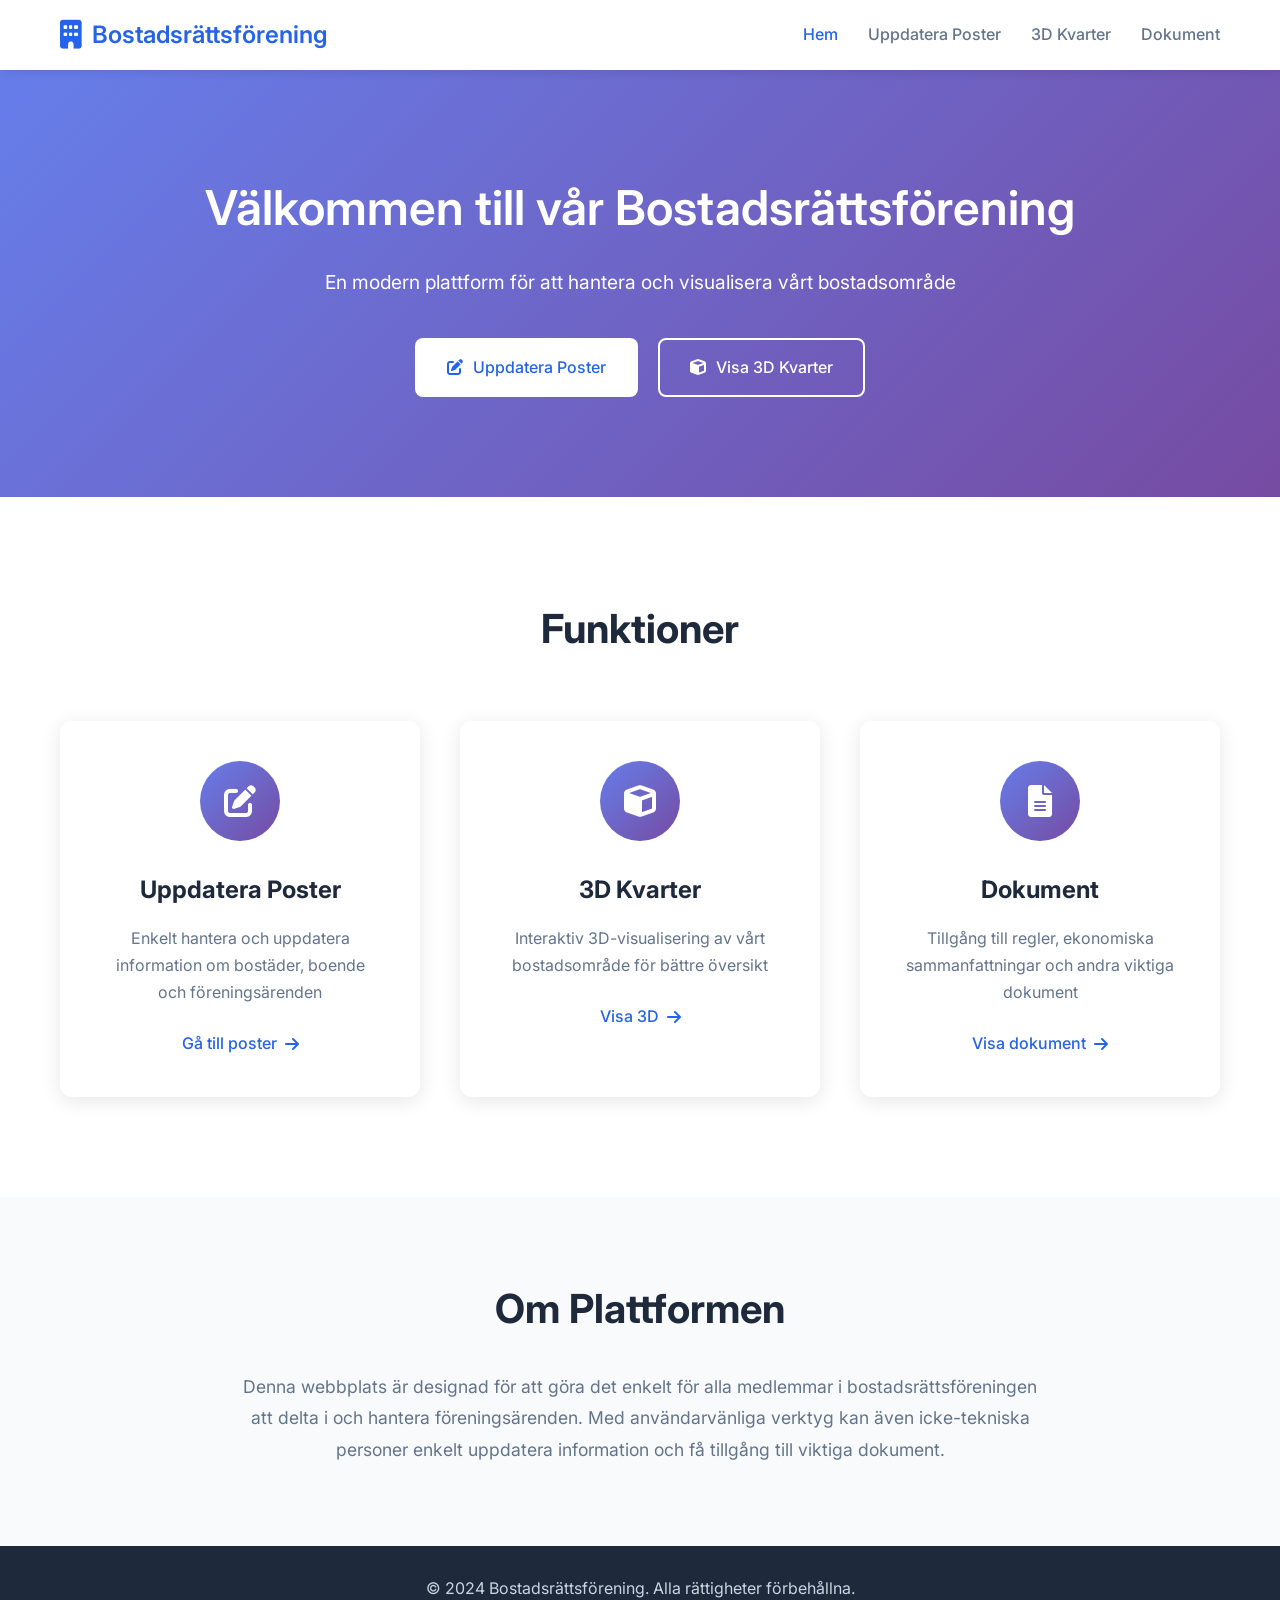
==== index.html @ 27b17304 "Create complete housing association webpage with 3 main sections Co-authored-by: Nitt <1453769+Nitt@" ====
<!DOCTYPE html>
<html lang="sv">
<head>
    <meta charset="UTF-8">
    <meta name="viewport" content="width=device-width, initial-scale=1.0">
    <title>Bostadsrättsförening - Hem</title>
    <link rel="stylesheet" href="styles.css">
    <link href="https://fonts.googleapis.com/css2?family=Inter:wght@300;400;500;600&display=swap" rel="stylesheet">
    <link rel="stylesheet" href="https://cdnjs.cloudflare.com/ajax/libs/font-awesome/6.0.0/css/all.min.css">
</head>
<body>
    <nav class="navbar">
        <div class="nav-container">
            <div class="nav-logo">
                <i class="fas fa-building"></i>
                <span>Bostadsrättsförening</span>
            </div>
            <ul class="nav-menu">
                <li><a href="index.html" class="nav-link active">Hem</a></li>
                <li><a href="entries.html" class="nav-link">Uppdatera Poster</a></li>
                <li><a href="3d-view.html" class="nav-link">3D Kvarter</a></li>
                <li><a href="files.html" class="nav-link">Dokument</a></li>
            </ul>
            <div class="hamburger">
                <span class="bar"></span>
                <span class="bar"></span>
                <span class="bar"></span>
            </div>
        </div>
    </nav>

    <main class="main-content">
        <section class="hero">
            <div class="hero-content">
                <h1>Välkommen till vår Bostadsrättsförening</h1>
                <p>En modern plattform för att hantera och visualisera vårt bostadsområde</p>
                <div class="hero-buttons">
                    <a href="entries.html" class="btn btn-primary">
                        <i class="fas fa-edit"></i>
                        Uppdatera Poster
                    </a>
                    <a href="3d-view.html" class="btn btn-secondary">
                        <i class="fas fa-cube"></i>
                        Visa 3D Kvarter
                    </a>
                </div>
            </div>
        </section>

        <section class="features">
            <div class="container">
                <h2>Funktioner</h2>
                <div class="features-grid">
                    <div class="feature-card">
                        <div class="feature-icon">
                            <i class="fas fa-edit"></i>
                        </div>
                        <h3>Uppdatera Poster</h3>
                        <p>Enkelt hantera och uppdatera information om bostäder, boende och föreningsärenden</p>
                        <a href="entries.html" class="feature-link">Gå till poster <i class="fas fa-arrow-right"></i></a>
                    </div>
                    
                    <div class="feature-card">
                        <div class="feature-icon">
                            <i class="fas fa-cube"></i>
                        </div>
                        <h3>3D Kvarter</h3>
                        <p>Interaktiv 3D-visualisering av vårt bostadsområde för bättre översikt</p>
                        <a href="3d-view.html" class="feature-link">Visa 3D <i class="fas fa-arrow-right"></i></a>
                    </div>
                    
                    <div class="feature-card">
                        <div class="feature-icon">
                            <i class="fas fa-file-alt"></i>
                        </div>
                        <h3>Dokument</h3>
                        <p>Tillgång till regler, ekonomiska sammanfattningar och andra viktiga dokument</p>
                        <a href="files.html" class="feature-link">Visa dokument <i class="fas fa-arrow-right"></i></a>
                    </div>
                </div>
            </div>
        </section>

        <section class="info">
            <div class="container">
                <div class="info-content">
                    <h2>Om Plattformen</h2>
                    <p>Denna webbplats är designad för att göra det enkelt för alla medlemmar i bostadsrättsföreningen att delta i och hantera föreningsärenden. Med användarvänliga verktyg kan även icke-tekniska personer enkelt uppdatera information och få tillgång till viktiga dokument.</p>
                </div>
            </div>
        </section>
    </main>

    <footer class="footer">
        <div class="container">
            <p>&copy; 2024 Bostadsrättsförening. Alla rättigheter förbehållna.</p>
        </div>
    </footer>

    <script src="script.js"></script>
</body>
</html>
---- styles.css ----
/* Reset and Base Styles */
* {
    margin: 0;
    padding: 0;
    box-sizing: border-box;
}

body {
    font-family: 'Inter', -apple-system, BlinkMacSystemFont, 'Segoe UI', Roboto, sans-serif;
    line-height: 1.6;
    color: #333;
    background-color: #f8fafc;
}

.container {
    max-width: 1200px;
    margin: 0 auto;
    padding: 0 20px;
}

/* Navigation */
.navbar {
    background: #fff;
    box-shadow: 0 2px 10px rgba(0, 0, 0, 0.1);
    position: fixed;
    top: 0;
    left: 0;
    right: 0;
    z-index: 1000;
}

.nav-container {
    max-width: 1200px;
    margin: 0 auto;
    padding: 0 20px;
    display: flex;
    justify-content: space-between;
    align-items: center;
    height: 70px;
}

.nav-logo {
    display: flex;
    align-items: center;
    font-size: 1.5rem;
    font-weight: 600;
    color: #2563eb;
}

.nav-logo i {
    margin-right: 10px;
    font-size: 1.8rem;
}

.nav-menu {
    display: flex;
    list-style: none;
    gap: 30px;
}

.nav-link {
    text-decoration: none;
    color: #64748b;
    font-weight: 500;
    transition: color 0.3s ease;
    padding: 10px 0;
}

.nav-link:hover,
.nav-link.active {
    color: #2563eb;
}

.hamburger {
    display: none;
    flex-direction: column;
    cursor: pointer;
}

.bar {
    width: 25px;
    height: 3px;
    background: #333;
    margin: 3px 0;
    transition: 0.3s;
}

/* Main Content */
.main-content {
    margin-top: 70px;
    min-height: calc(100vh - 140px);
}

/* Hero Section */
.hero {
    background: linear-gradient(135deg, #667eea 0%, #764ba2 100%);
    color: white;
    padding: 100px 0;
    text-align: center;
}

.hero-content h1 {
    font-size: 3rem;
    font-weight: 600;
    margin-bottom: 20px;
    opacity: 0;
    animation: fadeInUp 0.8s ease forwards;
}

.hero-content p {
    font-size: 1.2rem;
    margin-bottom: 40px;
    opacity: 0;
    animation: fadeInUp 0.8s ease 0.2s forwards;
}

.hero-buttons {
    display: flex;
    gap: 20px;
    justify-content: center;
    flex-wrap: wrap;
    opacity: 0;
    animation: fadeInUp 0.8s ease 0.4s forwards;
}

.btn {
    display: inline-flex;
    align-items: center;
    gap: 10px;
    padding: 15px 30px;
    text-decoration: none;
    border-radius: 8px;
    font-weight: 500;
    transition: all 0.3s ease;
    border: 2px solid transparent;
}

.btn-primary {
    background: #fff;
    color: #2563eb;
}

.btn-primary:hover {
    background: #f1f5f9;
    transform: translateY(-2px);
    box-shadow: 0 5px 20px rgba(0, 0, 0, 0.2);
}

.btn-secondary {
    background: transparent;
    color: #fff;
    border: 2px solid #fff;
}

.btn-secondary:hover {
    background: #fff;
    color: #2563eb;
    transform: translateY(-2px);
}

/* Features Section */
.features {
    padding: 100px 0;
    background: #fff;
}

.features h2 {
    text-align: center;
    font-size: 2.5rem;
    margin-bottom: 60px;
    color: #1e293b;
}

.features-grid {
    display: grid;
    grid-template-columns: repeat(auto-fit, minmax(350px, 1fr));
    gap: 40px;
}

.feature-card {
    background: #fff;
    padding: 40px;
    border-radius: 12px;
    box-shadow: 0 4px 20px rgba(0, 0, 0, 0.1);
    transition: transform 0.3s ease, box-shadow 0.3s ease;
    text-align: center;
}

.feature-card:hover {
    transform: translateY(-5px);
    box-shadow: 0 8px 30px rgba(0, 0, 0, 0.15);
}

.feature-icon {
    width: 80px;
    height: 80px;
    background: linear-gradient(135deg, #667eea 0%, #764ba2 100%);
    border-radius: 50%;
    display: flex;
    align-items: center;
    justify-content: center;
    margin: 0 auto 30px;
}

.feature-icon i {
    font-size: 2rem;
    color: #fff;
}

.feature-card h3 {
    font-size: 1.5rem;
    margin-bottom: 15px;
    color: #1e293b;
}

.feature-card p {
    color: #64748b;
    margin-bottom: 25px;
    line-height: 1.7;
}

.feature-link {
    color: #2563eb;
    text-decoration: none;
    font-weight: 500;
    display: inline-flex;
    align-items: center;
    gap: 8px;
    transition: gap 0.3s ease;
}

.feature-link:hover {
    gap: 12px;
}

/* Info Section */
.info {
    padding: 80px 0;
    background: #f8fafc;
}

.info-content {
    text-align: center;
    max-width: 800px;
    margin: 0 auto;
}

.info h2 {
    font-size: 2.5rem;
    margin-bottom: 30px;
    color: #1e293b;
}

.info p {
    font-size: 1.1rem;
    color: #64748b;
    line-height: 1.8;
}

/* Page-specific styles */
.page-header {
    background: linear-gradient(135deg, #667eea 0%, #764ba2 100%);
    color: white;
    padding: 40px 0;
    text-align: center;
    margin-bottom: 40px;
}

.page-header h1 {
    font-size: 2.5rem;
    margin-bottom: 10px;
}

.page-header p {
    font-size: 1.1rem;
    opacity: 0.9;
}

.content-section {
    padding: 40px 0;
    background: #fff;
    margin-bottom: 40px;
    border-radius: 12px;
    box-shadow: 0 4px 20px rgba(0, 0, 0, 0.1);
}

/* Forms */
.form-container {
    max-width: 600px;
    margin: 0 auto;
    padding: 40px;
}

.form-group {
    margin-bottom: 25px;
}

.form-group label {
    display: block;
    margin-bottom: 8px;
    font-weight: 500;
    color: #374151;
}

.form-group input,
.form-group textarea,
.form-group select {
    width: 100%;
    padding: 12px 16px;
    border: 2px solid #e5e7eb;
    border-radius: 8px;
    font-size: 16px;
    transition: border-color 0.3s ease;
}

.form-group input:focus,
.form-group textarea:focus,
.form-group select:focus {
    outline: none;
    border-color: #2563eb;
}

.form-group textarea {
    resize: vertical;
    min-height: 120px;
}

.btn-submit {
    background: linear-gradient(135deg, #667eea 0%, #764ba2 100%);
    color: white;
    padding: 15px 40px;
    border: none;
    border-radius: 8px;
    font-size: 16px;
    font-weight: 500;
    cursor: pointer;
    transition: all 0.3s ease;
    width: 100%;
}

.btn-submit:hover {
    transform: translateY(-2px);
    box-shadow: 0 5px 20px rgba(102, 126, 234, 0.4);
}

/* File upload */
.file-upload {
    border: 2px dashed #d1d5db;
    border-radius: 8px;
    padding: 40px;
    text-align: center;
    transition: border-color 0.3s ease;
    cursor: pointer;
}

.file-upload:hover {
    border-color: #2563eb;
}

.file-upload i {
    font-size: 3rem;
    color: #9ca3af;
    margin-bottom: 20px;
}

.file-upload p {
    color: #6b7280;
    margin-bottom: 10px;
}

.file-upload input[type="file"] {
    display: none;
}

/* 3D View Container */
.viewer-container {
    background: #fff;
    border-radius: 12px;
    overflow: hidden;
    box-shadow: 0 4px 20px rgba(0, 0, 0, 0.1);
    margin-bottom: 40px;
}

.viewer-controls {
    padding: 20px;
    background: #f8fafc;
    border-bottom: 1px solid #e5e7eb;
    display: flex;
    gap: 15px;
    flex-wrap: wrap;
}

.control-btn {
    padding: 10px 20px;
    background: #fff;
    border: 1px solid #d1d5db;
    border-radius: 6px;
    cursor: pointer;
    transition: all 0.3s ease;
}

.control-btn:hover {
    background: #f3f4f6;
    border-color: #2563eb;
}

.control-btn.active {
    background: #2563eb;
    color: white;
    border-color: #2563eb;
}

/* Footer */
.footer {
    background: #1e293b;
    color: #cbd5e1;
    text-align: center;
    padding: 30px 0;
}

/* Animations */
@keyframes fadeInUp {
    from {
        opacity: 0;
        transform: translateY(30px);
    }
    to {
        opacity: 1;
        transform: translateY(0);
    }
}

/* Responsive Design */
@media (max-width: 768px) {
    .hamburger {
        display: flex;
    }

    .nav-menu {
        position: fixed;
        left: -100%;
        top: 70px;
        flex-direction: column;
        background-color: white;
        width: 100%;
        text-align: center;
        transition: 0.3s;
        box-shadow: 0 10px 27px rgba(0, 0, 0, 0.05);
        padding: 20px 0;
    }

    .nav-menu.active {
        left: 0;
    }

    .hero-content h1 {
        font-size: 2rem;
    }

    .hero-buttons {
        flex-direction: column;
        align-items: center;
    }

    .btn {
        width: 100%;
        max-width: 300px;
    }

    .features-grid {
        grid-template-columns: 1fr;
    }

    .form-container {
        padding: 20px;
    }

    .viewer-controls {
        justify-content: center;
    }
}

@media (max-width: 480px) {
    .hero {
        padding: 60px 0;
    }

    .hero-content h1 {
        font-size: 1.8rem;
    }

    .features {
        padding: 60px 0;
    }

    .feature-card {
        padding: 30px 20px;
    }

    .container {
        padding: 0 15px;
    }
}

/* Additional styles for better UX */
.loading {
    display: flex;
    align-items: center;
    justify-content: center;
    gap: 10px;
    padding: 20px;
    color: #64748b;
}

.loading i {
    animation: spin 1s linear infinite;
}

@keyframes spin {
    from { transform: rotate(0deg); }
    to { transform: rotate(360deg); }
}

/* Success states */
.success-message {
    background: #10b981;
    color: white;
    padding: 15px 20px;
    border-radius: 8px;
    margin: 20px 0;
    display: flex;
    align-items: center;
    gap: 10px;
}

.error-message {
    background: #ef4444;
    color: white;
    padding: 15px 20px;
    border-radius: 8px;
    margin: 20px 0;
    display: flex;
    align-items: center;
    gap: 10px;
}

/* Smooth transitions */
* {
    transition: background-color 0.3s ease, border-color 0.3s ease, color 0.3s ease;
}

/* Focus states for accessibility */
button:focus,
input:focus,
select:focus,
textarea:focus {
    outline: 2px solid #2563eb;
    outline-offset: 2px;
}

/* Card hover effects */
.content-section {
    transition: all 0.3s ease;
}

.content-section:hover {
    box-shadow: 0 6px 25px rgba(0, 0, 0, 0.12);
}

/* Better spacing for readability */
.form-group label {
    font-size: 0.95rem;
    letter-spacing: 0.025em;
}

.form-group input,
.form-group textarea,
.form-group select {
    font-family: inherit;
    line-height: 1.5;
}

/* Loading skeleton */
.skeleton {
    background: linear-gradient(90deg, #f0f0f0 25%, #e0e0e0 50%, #f0f0f0 75%);
    background-size: 200% 100%;
    animation: loading 1.5s infinite;
}

@keyframes loading {
    0% { background-position: 200% 0; }
    100% { background-position: -200% 0; }
}

/* Print styles */
@media print {
    .navbar,
    .footer,
    .hero-buttons,
    .btn,
    button {
        display: none !important;
    }
    
    .main-content {
        margin-top: 0 !important;
    }
    
    .content-section {
        box-shadow: none !important;
        border: 1px solid #ddd;
        page-break-inside: avoid;
    }
}
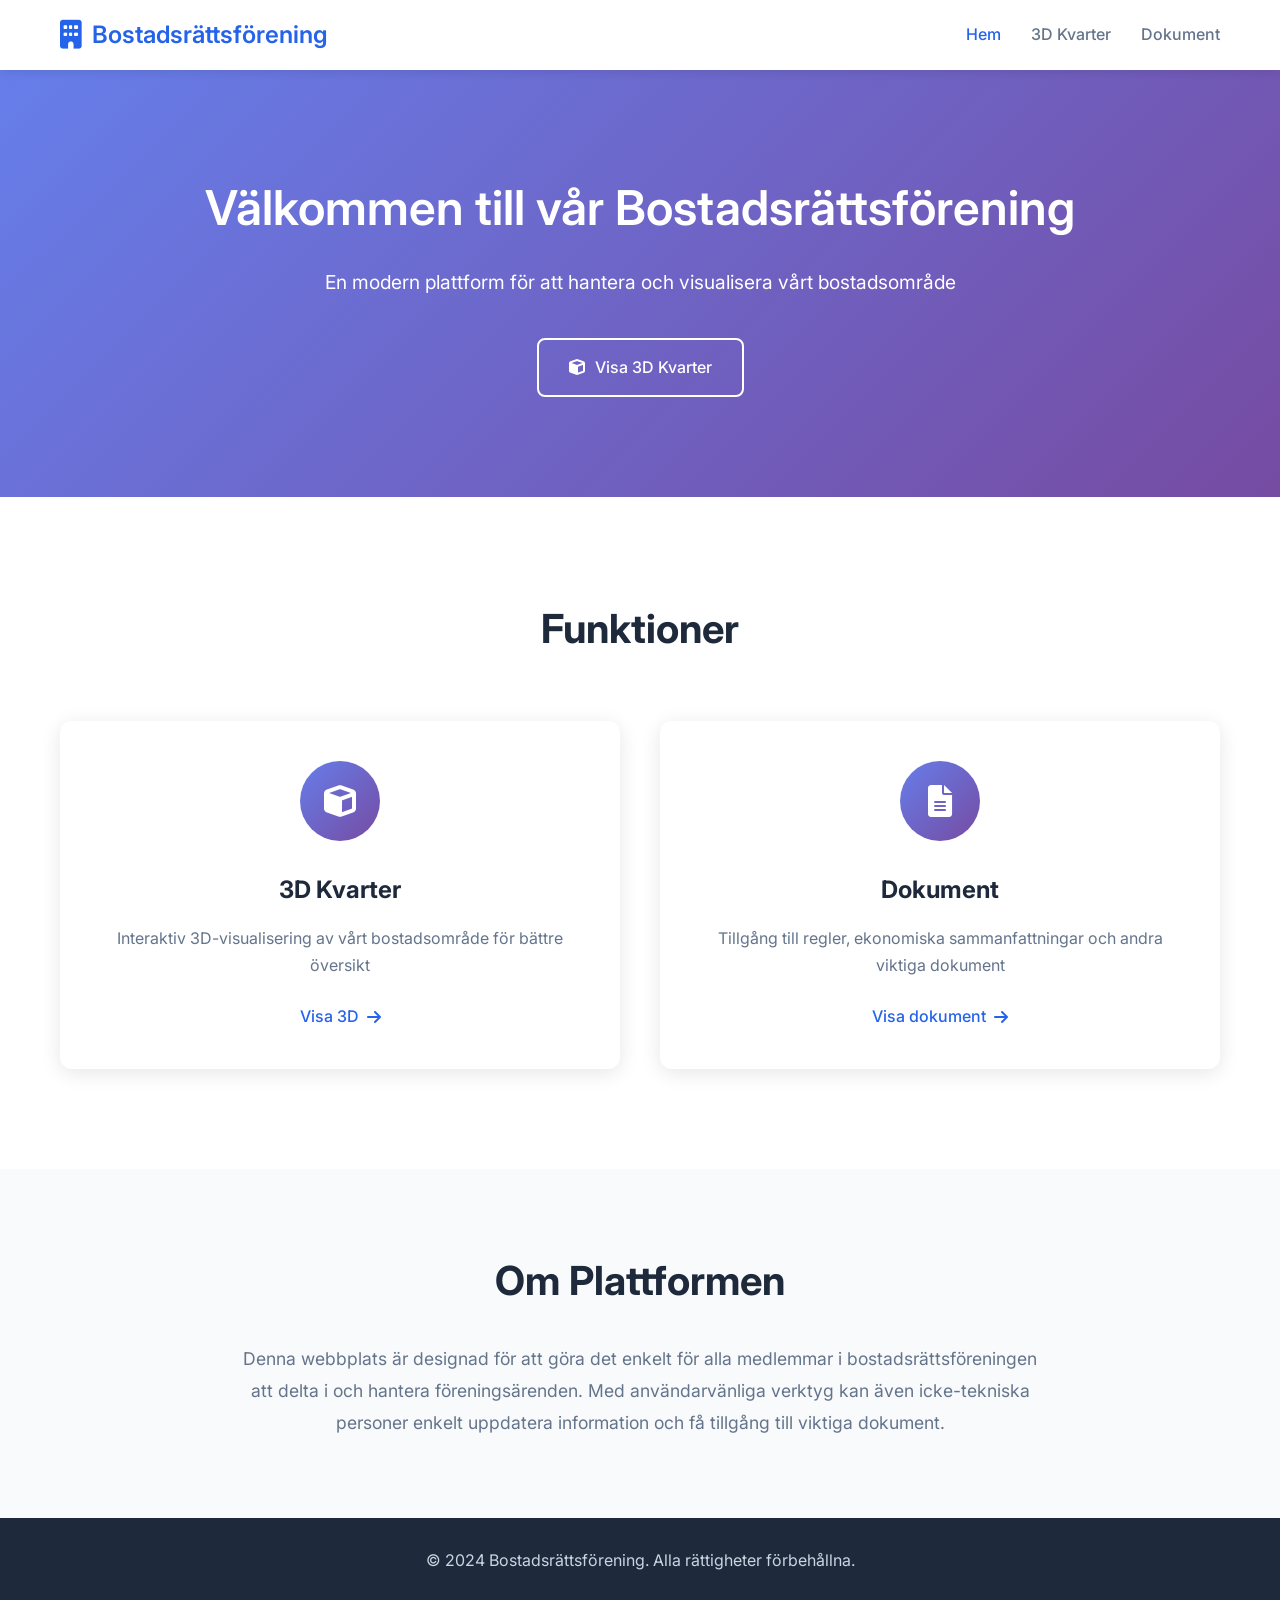
==== commit 575db3bf: "Remove "Uppdatera Poster" functionality from public access Co-authored-by: Nitt <1453769+Nitt@users." ====
--- a/index.html
+++ b/index.html
@@ -17,7 +17,6 @@
             </div>
             <ul class="nav-menu">
                 <li><a href="index.html" class="nav-link active">Hem</a></li>
-                <li><a href="entries.html" class="nav-link">Uppdatera Poster</a></li>
                 <li><a href="3d-view.html" class="nav-link">3D Kvarter</a></li>
                 <li><a href="files.html" class="nav-link">Dokument</a></li>
             </ul>
@@ -35,10 +34,6 @@
                 <h1>Välkommen till vår Bostadsrättsförening</h1>
                 <p>En modern plattform för att hantera och visualisera vårt bostadsområde</p>
                 <div class="hero-buttons">
-                    <a href="entries.html" class="btn btn-primary">
-                        <i class="fas fa-edit"></i>
-                        Uppdatera Poster
-                    </a>
                     <a href="3d-view.html" class="btn btn-secondary">
                         <i class="fas fa-cube"></i>
                         Visa 3D Kvarter
@@ -51,15 +46,6 @@
             <div class="container">
                 <h2>Funktioner</h2>
                 <div class="features-grid">
-                    <div class="feature-card">
-                        <div class="feature-icon">
-                            <i class="fas fa-edit"></i>
-                        </div>
-                        <h3>Uppdatera Poster</h3>
-                        <p>Enkelt hantera och uppdatera information om bostäder, boende och föreningsärenden</p>
-                        <a href="entries.html" class="feature-link">Gå till poster <i class="fas fa-arrow-right"></i></a>
-                    </div>
-                    
                     <div class="feature-card">
                         <div class="feature-icon">
                             <i class="fas fa-cube"></i>
